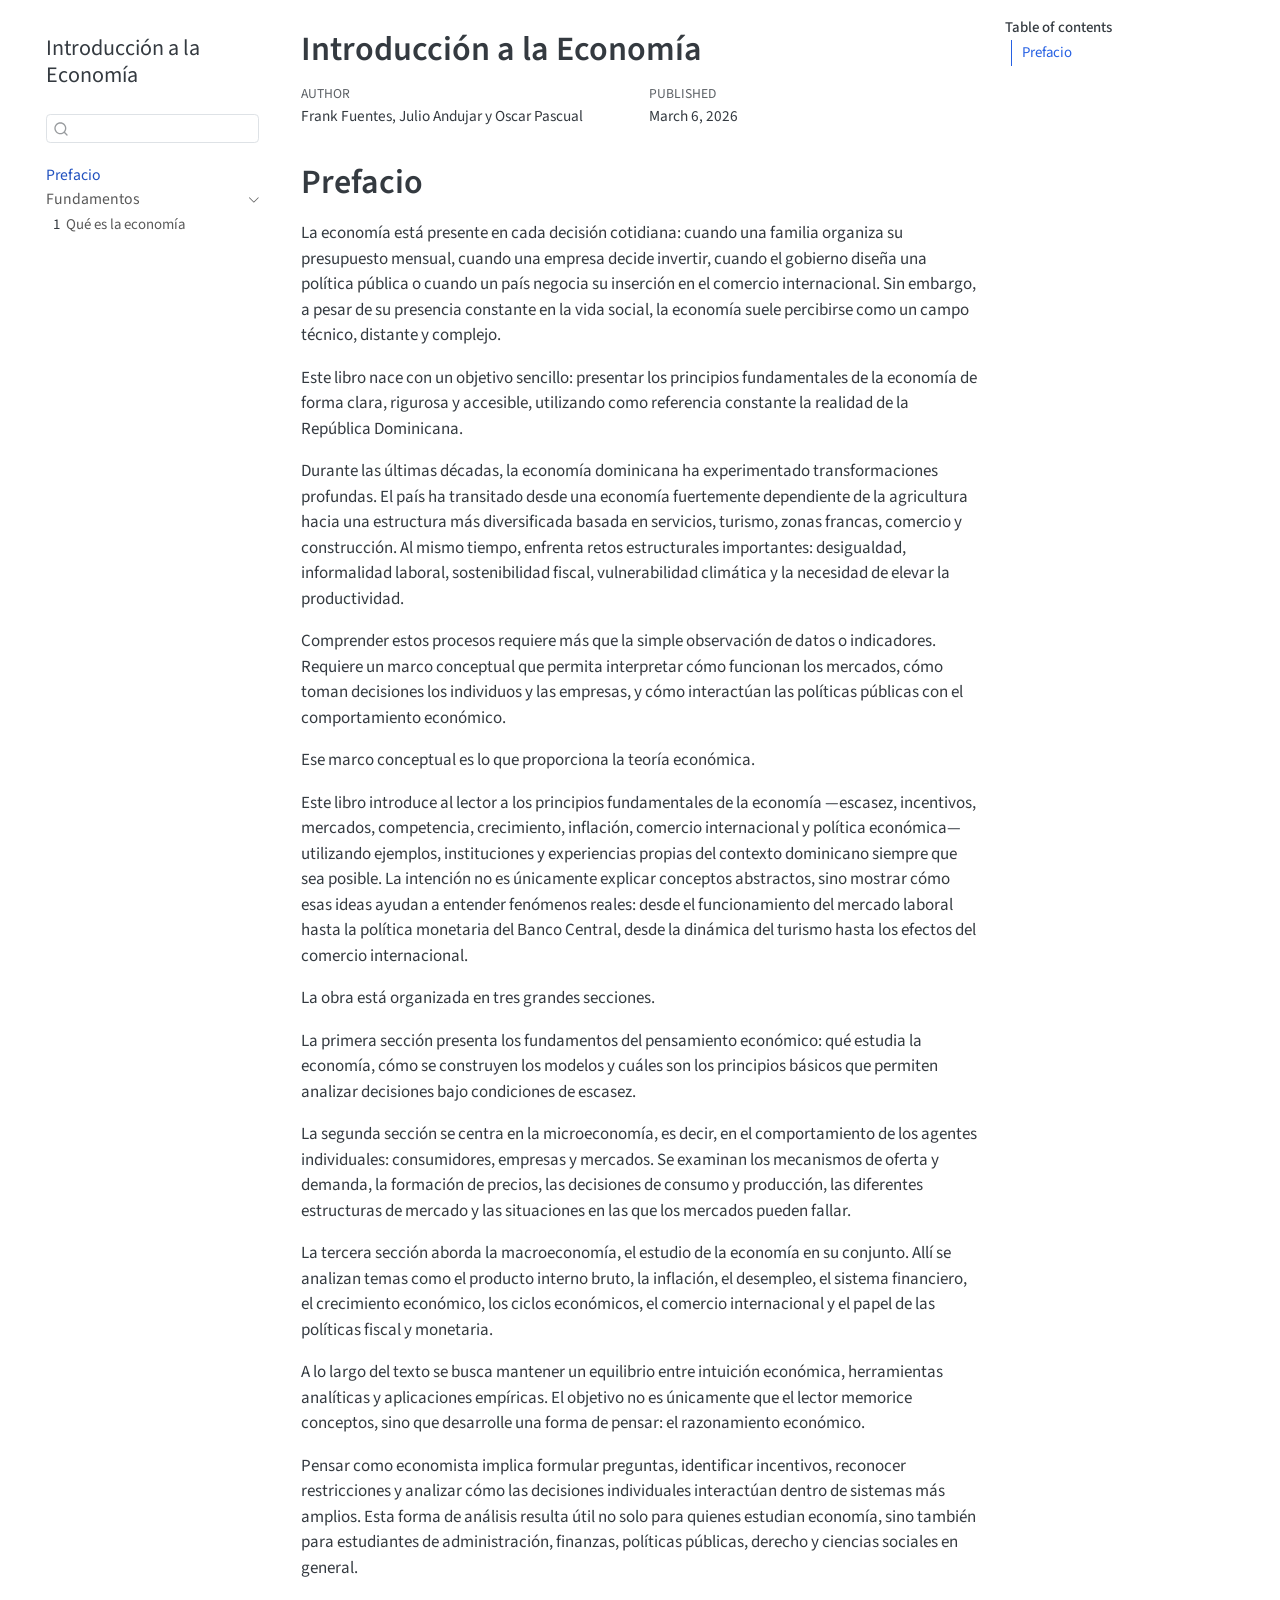
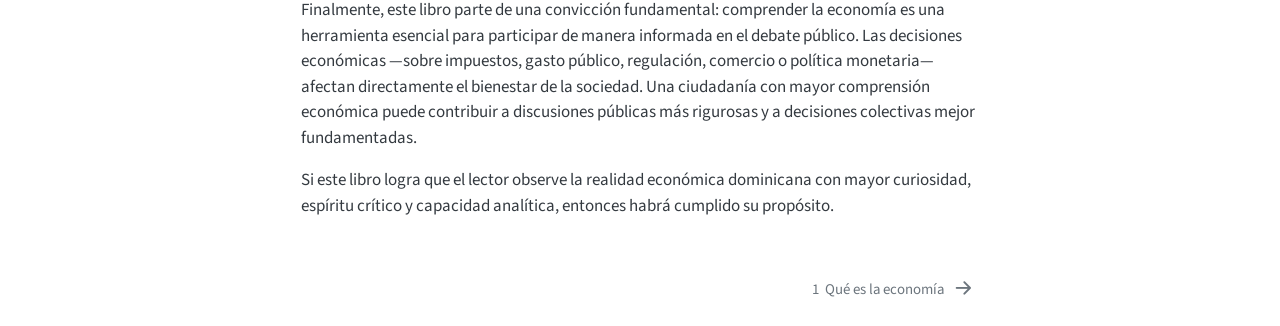
==== docs/index.html @ bfcd7e3f "chore: render into docs" ====
<!DOCTYPE html>
<html xmlns="http://www.w3.org/1999/xhtml" lang="en" xml:lang="en"><head>

<meta charset="utf-8">
<meta name="generator" content="quarto-1.6.42">

<meta name="viewport" content="width=device-width, initial-scale=1.0, user-scalable=yes">

<meta name="author" content="Frank Fuentes, Julio Andujar y Oscar Pascual">
<meta name="dcterms.date" content="2026-03-06">

<title>Introducción a la Economía</title>
<style>
code{white-space: pre-wrap;}
span.smallcaps{font-variant: small-caps;}
div.columns{display: flex; gap: min(4vw, 1.5em);}
div.column{flex: auto; overflow-x: auto;}
div.hanging-indent{margin-left: 1.5em; text-indent: -1.5em;}
ul.task-list{list-style: none;}
ul.task-list li input[type="checkbox"] {
  width: 0.8em;
  margin: 0 0.8em 0.2em -1em; /* quarto-specific, see https://github.com/quarto-dev/quarto-cli/issues/4556 */ 
  vertical-align: middle;
}
</style>


<script src="site_libs/quarto-nav/quarto-nav.js"></script>
<script src="site_libs/quarto-nav/headroom.min.js"></script>
<script src="site_libs/clipboard/clipboard.min.js"></script>
<script src="site_libs/quarto-search/autocomplete.umd.js"></script>
<script src="site_libs/quarto-search/fuse.min.js"></script>
<script src="site_libs/quarto-search/quarto-search.js"></script>
<meta name="quarto:offset" content="./">
<link href="./cap1.html" rel="next">
<script src="site_libs/quarto-html/quarto.js"></script>
<script src="site_libs/quarto-html/popper.min.js"></script>
<script src="site_libs/quarto-html/tippy.umd.min.js"></script>
<script src="site_libs/quarto-html/anchor.min.js"></script>
<link href="site_libs/quarto-html/tippy.css" rel="stylesheet">
<link href="site_libs/quarto-html/quarto-syntax-highlighting-2f5df379a58b258e96c21c0638c20c03.css" rel="stylesheet" id="quarto-text-highlighting-styles">
<script src="site_libs/bootstrap/bootstrap.min.js"></script>
<link href="site_libs/bootstrap/bootstrap-icons.css" rel="stylesheet">
<link href="site_libs/bootstrap/bootstrap-8da5b4427184b79ecddefad3d342027e.min.css" rel="stylesheet" append-hash="true" id="quarto-bootstrap" data-mode="light">
<script id="quarto-search-options" type="application/json">{
  "location": "sidebar",
  "copy-button": false,
  "collapse-after": 3,
  "panel-placement": "start",
  "type": "textbox",
  "limit": 50,
  "keyboard-shortcut": [
    "f",
    "/",
    "s"
  ],
  "show-item-context": false,
  "language": {
    "search-no-results-text": "No results",
    "search-matching-documents-text": "matching documents",
    "search-copy-link-title": "Copy link to search",
    "search-hide-matches-text": "Hide additional matches",
    "search-more-match-text": "more match in this document",
    "search-more-matches-text": "more matches in this document",
    "search-clear-button-title": "Clear",
    "search-text-placeholder": "",
    "search-detached-cancel-button-title": "Cancel",
    "search-submit-button-title": "Submit",
    "search-label": "Search"
  }
}</script>


</head>

<body class="nav-sidebar floating">

<div id="quarto-search-results"></div>
  <header id="quarto-header" class="headroom fixed-top">
  <nav class="quarto-secondary-nav">
    <div class="container-fluid d-flex">
      <button type="button" class="quarto-btn-toggle btn" data-bs-toggle="collapse" role="button" data-bs-target=".quarto-sidebar-collapse-item" aria-controls="quarto-sidebar" aria-expanded="false" aria-label="Toggle sidebar navigation" onclick="if (window.quartoToggleHeadroom) { window.quartoToggleHeadroom(); }">
        <i class="bi bi-layout-text-sidebar-reverse"></i>
      </button>
        <nav class="quarto-page-breadcrumbs" aria-label="breadcrumb"><ol class="breadcrumb"><li class="breadcrumb-item"><a href="./index.html">Prefacio</a></li></ol></nav>
        <a class="flex-grow-1" role="navigation" data-bs-toggle="collapse" data-bs-target=".quarto-sidebar-collapse-item" aria-controls="quarto-sidebar" aria-expanded="false" aria-label="Toggle sidebar navigation" onclick="if (window.quartoToggleHeadroom) { window.quartoToggleHeadroom(); }">      
        </a>
      <button type="button" class="btn quarto-search-button" aria-label="Search" onclick="window.quartoOpenSearch();">
        <i class="bi bi-search"></i>
      </button>
    </div>
  </nav>
</header>
<!-- content -->
<div id="quarto-content" class="quarto-container page-columns page-rows-contents page-layout-article">
<!-- sidebar -->
  <nav id="quarto-sidebar" class="sidebar collapse collapse-horizontal quarto-sidebar-collapse-item sidebar-navigation floating overflow-auto">
    <div class="pt-lg-2 mt-2 text-left sidebar-header">
    <div class="sidebar-title mb-0 py-0">
      <a href="./">Introducción a la Economía</a> 
    </div>
      </div>
        <div class="mt-2 flex-shrink-0 align-items-center">
        <div class="sidebar-search">
        <div id="quarto-search" class="" title="Search"></div>
        </div>
        </div>
    <div class="sidebar-menu-container"> 
    <ul class="list-unstyled mt-1">
        <li class="sidebar-item">
  <div class="sidebar-item-container"> 
  <a href="./index.html" class="sidebar-item-text sidebar-link active">
 <span class="menu-text">Prefacio</span></a>
  </div>
</li>
        <li class="sidebar-item sidebar-item-section">
      <div class="sidebar-item-container"> 
            <a class="sidebar-item-text sidebar-link text-start" data-bs-toggle="collapse" data-bs-target="#quarto-sidebar-section-1" role="navigation" aria-expanded="true">
 <span class="menu-text">Fundamentos</span></a>
          <a class="sidebar-item-toggle text-start" data-bs-toggle="collapse" data-bs-target="#quarto-sidebar-section-1" role="navigation" aria-expanded="true" aria-label="Toggle section">
            <i class="bi bi-chevron-right ms-2"></i>
          </a> 
      </div>
      <ul id="quarto-sidebar-section-1" class="collapse list-unstyled sidebar-section depth1 show">  
          <li class="sidebar-item">
  <div class="sidebar-item-container"> 
  <a href="./cap1.html" class="sidebar-item-text sidebar-link">
 <span class="menu-text"><span class="chapter-number">1</span>&nbsp; <span class="chapter-title">Qué es la economía</span></span></a>
  </div>
</li>
      </ul>
  </li>
    </ul>
    </div>
</nav>
<div id="quarto-sidebar-glass" class="quarto-sidebar-collapse-item" data-bs-toggle="collapse" data-bs-target=".quarto-sidebar-collapse-item"></div>
<!-- margin-sidebar -->
    <div id="quarto-margin-sidebar" class="sidebar margin-sidebar">
        <nav id="TOC" role="doc-toc" class="toc-active">
    <h2 id="toc-title">Table of contents</h2>
   
  <ul>
  <li><a href="#prefacio" id="toc-prefacio" class="nav-link active" data-scroll-target="#prefacio">Prefacio</a></li>
  </ul>
</nav>
    </div>
<!-- main -->
<main class="content" id="quarto-document-content">

<header id="title-block-header" class="quarto-title-block default">
<div class="quarto-title">
<h1 class="title">Introducción a la Economía</h1>
</div>



<div class="quarto-title-meta">

    <div>
    <div class="quarto-title-meta-heading">Author</div>
    <div class="quarto-title-meta-contents">
             <p>Frank Fuentes, Julio Andujar y Oscar Pascual </p>
          </div>
  </div>
    
    <div>
    <div class="quarto-title-meta-heading">Published</div>
    <div class="quarto-title-meta-contents">
      <p class="date">March 6, 2026</p>
    </div>
  </div>
  
    
  </div>
  


</header>


<section id="prefacio" class="level1 unnumbered">
<h1 class="unnumbered">Prefacio</h1>
<p>La economía está presente en cada decisión cotidiana: cuando una familia organiza su presupuesto mensual, cuando una empresa decide invertir, cuando el gobierno diseña una política pública o cuando un país negocia su inserción en el comercio internacional. Sin embargo, a pesar de su presencia constante en la vida social, la economía suele percibirse como un campo técnico, distante y complejo.</p>
<p>Este libro nace con un objetivo sencillo: presentar los principios fundamentales de la economía de forma clara, rigurosa y accesible, utilizando como referencia constante la realidad de la República Dominicana.</p>
<p>Durante las últimas décadas, la economía dominicana ha experimentado transformaciones profundas. El país ha transitado desde una economía fuertemente dependiente de la agricultura hacia una estructura más diversificada basada en servicios, turismo, zonas francas, comercio y construcción. Al mismo tiempo, enfrenta retos estructurales importantes: desigualdad, informalidad laboral, sostenibilidad fiscal, vulnerabilidad climática y la necesidad de elevar la productividad.</p>
<p>Comprender estos procesos requiere más que la simple observación de datos o indicadores. Requiere un marco conceptual que permita interpretar cómo funcionan los mercados, cómo toman decisiones los individuos y las empresas, y cómo interactúan las políticas públicas con el comportamiento económico.</p>
<p>Ese marco conceptual es lo que proporciona la teoría económica.</p>
<p>Este libro introduce al lector a los principios fundamentales de la economía —escasez, incentivos, mercados, competencia, crecimiento, inflación, comercio internacional y política económica— utilizando ejemplos, instituciones y experiencias propias del contexto dominicano siempre que sea posible. La intención no es únicamente explicar conceptos abstractos, sino mostrar cómo esas ideas ayudan a entender fenómenos reales: desde el funcionamiento del mercado laboral hasta la política monetaria del Banco Central, desde la dinámica del turismo hasta los efectos del comercio internacional.</p>
<p>La obra está organizada en tres grandes secciones.</p>
<p>La primera sección presenta los fundamentos del pensamiento económico: qué estudia la economía, cómo se construyen los modelos y cuáles son los principios básicos que permiten analizar decisiones bajo condiciones de escasez.</p>
<p>La segunda sección se centra en la microeconomía, es decir, en el comportamiento de los agentes individuales: consumidores, empresas y mercados. Se examinan los mecanismos de oferta y demanda, la formación de precios, las decisiones de consumo y producción, las diferentes estructuras de mercado y las situaciones en las que los mercados pueden fallar.</p>
<p>La tercera sección aborda la macroeconomía, el estudio de la economía en su conjunto. Allí se analizan temas como el producto interno bruto, la inflación, el desempleo, el sistema financiero, el crecimiento económico, los ciclos económicos, el comercio internacional y el papel de las políticas fiscal y monetaria.</p>
<p>A lo largo del texto se busca mantener un equilibrio entre intuición económica, herramientas analíticas y aplicaciones empíricas. El objetivo no es únicamente que el lector memorice conceptos, sino que desarrolle una forma de pensar: el razonamiento económico.</p>
<p>Pensar como economista implica formular preguntas, identificar incentivos, reconocer restricciones y analizar cómo las decisiones individuales interactúan dentro de sistemas más amplios. Esta forma de análisis resulta útil no solo para quienes estudian economía, sino también para estudiantes de administración, finanzas, políticas públicas, derecho y ciencias sociales en general.</p>
<p>Finalmente, este libro parte de una convicción fundamental: comprender la economía es una herramienta esencial para participar de manera informada en el debate público. Las decisiones económicas —sobre impuestos, gasto público, regulación, comercio o política monetaria— afectan directamente el bienestar de la sociedad. Una ciudadanía con mayor comprensión económica puede contribuir a discusiones públicas más rigurosas y a decisiones colectivas mejor fundamentadas.</p>
<p>Si este libro logra que el lector observe la realidad económica dominicana con mayor curiosidad, espíritu crítico y capacidad analítica, entonces habrá cumplido su propósito.</p>


</section>

</main> <!-- /main -->
<script id="quarto-html-after-body" type="application/javascript">
window.document.addEventListener("DOMContentLoaded", function (event) {
  const toggleBodyColorMode = (bsSheetEl) => {
    const mode = bsSheetEl.getAttribute("data-mode");
    const bodyEl = window.document.querySelector("body");
    if (mode === "dark") {
      bodyEl.classList.add("quarto-dark");
      bodyEl.classList.remove("quarto-light");
    } else {
      bodyEl.classList.add("quarto-light");
      bodyEl.classList.remove("quarto-dark");
    }
  }
  const toggleBodyColorPrimary = () => {
    const bsSheetEl = window.document.querySelector("link#quarto-bootstrap");
    if (bsSheetEl) {
      toggleBodyColorMode(bsSheetEl);
    }
  }
  toggleBodyColorPrimary();  
  const icon = "";
  const anchorJS = new window.AnchorJS();
  anchorJS.options = {
    placement: 'right',
    icon: icon
  };
  anchorJS.add('.anchored');
  const isCodeAnnotation = (el) => {
    for (const clz of el.classList) {
      if (clz.startsWith('code-annotation-')) {                     
        return true;
      }
    }
    return false;
  }
  const onCopySuccess = function(e) {
    // button target
    const button = e.trigger;
    // don't keep focus
    button.blur();
    // flash "checked"
    button.classList.add('code-copy-button-checked');
    var currentTitle = button.getAttribute("title");
    button.setAttribute("title", "Copied!");
    let tooltip;
    if (window.bootstrap) {
      button.setAttribute("data-bs-toggle", "tooltip");
      button.setAttribute("data-bs-placement", "left");
      button.setAttribute("data-bs-title", "Copied!");
      tooltip = new bootstrap.Tooltip(button, 
        { trigger: "manual", 
          customClass: "code-copy-button-tooltip",
          offset: [0, -8]});
      tooltip.show();    
    }
    setTimeout(function() {
      if (tooltip) {
        tooltip.hide();
        button.removeAttribute("data-bs-title");
        button.removeAttribute("data-bs-toggle");
        button.removeAttribute("data-bs-placement");
      }
      button.setAttribute("title", currentTitle);
      button.classList.remove('code-copy-button-checked');
    }, 1000);
    // clear code selection
    e.clearSelection();
  }
  const getTextToCopy = function(trigger) {
      const codeEl = trigger.previousElementSibling.cloneNode(true);
      for (const childEl of codeEl.children) {
        if (isCodeAnnotation(childEl)) {
          childEl.remove();
        }
      }
      return codeEl.innerText;
  }
  const clipboard = new window.ClipboardJS('.code-copy-button:not([data-in-quarto-modal])', {
    text: getTextToCopy
  });
  clipboard.on('success', onCopySuccess);
  if (window.document.getElementById('quarto-embedded-source-code-modal')) {
    const clipboardModal = new window.ClipboardJS('.code-copy-button[data-in-quarto-modal]', {
      text: getTextToCopy,
      container: window.document.getElementById('quarto-embedded-source-code-modal')
    });
    clipboardModal.on('success', onCopySuccess);
  }
    var localhostRegex = new RegExp(/^(?:http|https):\/\/localhost\:?[0-9]*\//);
    var mailtoRegex = new RegExp(/^mailto:/);
      var filterRegex = new RegExp('/' + window.location.host + '/');
    var isInternal = (href) => {
        return filterRegex.test(href) || localhostRegex.test(href) || mailtoRegex.test(href);
    }
    // Inspect non-navigation links and adorn them if external
 	var links = window.document.querySelectorAll('a[href]:not(.nav-link):not(.navbar-brand):not(.toc-action):not(.sidebar-link):not(.sidebar-item-toggle):not(.pagination-link):not(.no-external):not([aria-hidden]):not(.dropdown-item):not(.quarto-navigation-tool):not(.about-link)');
    for (var i=0; i<links.length; i++) {
      const link = links[i];
      if (!isInternal(link.href)) {
        // undo the damage that might have been done by quarto-nav.js in the case of
        // links that we want to consider external
        if (link.dataset.originalHref !== undefined) {
          link.href = link.dataset.originalHref;
        }
      }
    }
  function tippyHover(el, contentFn, onTriggerFn, onUntriggerFn) {
    const config = {
      allowHTML: true,
      maxWidth: 500,
      delay: 100,
      arrow: false,
      appendTo: function(el) {
          return el.parentElement;
      },
      interactive: true,
      interactiveBorder: 10,
      theme: 'quarto',
      placement: 'bottom-start',
    };
    if (contentFn) {
      config.content = contentFn;
    }
    if (onTriggerFn) {
      config.onTrigger = onTriggerFn;
    }
    if (onUntriggerFn) {
      config.onUntrigger = onUntriggerFn;
    }
    window.tippy(el, config); 
  }
  const noterefs = window.document.querySelectorAll('a[role="doc-noteref"]');
  for (var i=0; i<noterefs.length; i++) {
    const ref = noterefs[i];
    tippyHover(ref, function() {
      // use id or data attribute instead here
      let href = ref.getAttribute('data-footnote-href') || ref.getAttribute('href');
      try { href = new URL(href).hash; } catch {}
      const id = href.replace(/^#\/?/, "");
      const note = window.document.getElementById(id);
      if (note) {
        return note.innerHTML;
      } else {
        return "";
      }
    });
  }
  const xrefs = window.document.querySelectorAll('a.quarto-xref');
  const processXRef = (id, note) => {
    // Strip column container classes
    const stripColumnClz = (el) => {
      el.classList.remove("page-full", "page-columns");
      if (el.children) {
        for (const child of el.children) {
          stripColumnClz(child);
        }
      }
    }
    stripColumnClz(note)
    if (id === null || id.startsWith('sec-')) {
      // Special case sections, only their first couple elements
      const container = document.createElement("div");
      if (note.children && note.children.length > 2) {
        container.appendChild(note.children[0].cloneNode(true));
        for (let i = 1; i < note.children.length; i++) {
          const child = note.children[i];
          if (child.tagName === "P" && child.innerText === "") {
            continue;
          } else {
            container.appendChild(child.cloneNode(true));
            break;
          }
        }
        if (window.Quarto?.typesetMath) {
          window.Quarto.typesetMath(container);
        }
        return container.innerHTML
      } else {
        if (window.Quarto?.typesetMath) {
          window.Quarto.typesetMath(note);
        }
        return note.innerHTML;
      }
    } else {
      // Remove any anchor links if they are present
      const anchorLink = note.querySelector('a.anchorjs-link');
      if (anchorLink) {
        anchorLink.remove();
      }
      if (window.Quarto?.typesetMath) {
        window.Quarto.typesetMath(note);
      }
      if (note.classList.contains("callout")) {
        return note.outerHTML;
      } else {
        return note.innerHTML;
      }
    }
  }
  for (var i=0; i<xrefs.length; i++) {
    const xref = xrefs[i];
    tippyHover(xref, undefined, function(instance) {
      instance.disable();
      let url = xref.getAttribute('href');
      let hash = undefined; 
      if (url.startsWith('#')) {
        hash = url;
      } else {
        try { hash = new URL(url).hash; } catch {}
      }
      if (hash) {
        const id = hash.replace(/^#\/?/, "");
        const note = window.document.getElementById(id);
        if (note !== null) {
          try {
            const html = processXRef(id, note.cloneNode(true));
            instance.setContent(html);
          } finally {
            instance.enable();
            instance.show();
          }
        } else {
          // See if we can fetch this
          fetch(url.split('#')[0])
          .then(res => res.text())
          .then(html => {
            const parser = new DOMParser();
            const htmlDoc = parser.parseFromString(html, "text/html");
            const note = htmlDoc.getElementById(id);
            if (note !== null) {
              const html = processXRef(id, note);
              instance.setContent(html);
            } 
          }).finally(() => {
            instance.enable();
            instance.show();
          });
        }
      } else {
        // See if we can fetch a full url (with no hash to target)
        // This is a special case and we should probably do some content thinning / targeting
        fetch(url)
        .then(res => res.text())
        .then(html => {
          const parser = new DOMParser();
          const htmlDoc = parser.parseFromString(html, "text/html");
          const note = htmlDoc.querySelector('main.content');
          if (note !== null) {
            // This should only happen for chapter cross references
            // (since there is no id in the URL)
            // remove the first header
            if (note.children.length > 0 && note.children[0].tagName === "HEADER") {
              note.children[0].remove();
            }
            const html = processXRef(null, note);
            instance.setContent(html);
          } 
        }).finally(() => {
          instance.enable();
          instance.show();
        });
      }
    }, function(instance) {
    });
  }
      let selectedAnnoteEl;
      const selectorForAnnotation = ( cell, annotation) => {
        let cellAttr = 'data-code-cell="' + cell + '"';
        let lineAttr = 'data-code-annotation="' +  annotation + '"';
        const selector = 'span[' + cellAttr + '][' + lineAttr + ']';
        return selector;
      }
      const selectCodeLines = (annoteEl) => {
        const doc = window.document;
        const targetCell = annoteEl.getAttribute("data-target-cell");
        const targetAnnotation = annoteEl.getAttribute("data-target-annotation");
        const annoteSpan = window.document.querySelector(selectorForAnnotation(targetCell, targetAnnotation));
        const lines = annoteSpan.getAttribute("data-code-lines").split(",");
        const lineIds = lines.map((line) => {
          return targetCell + "-" + line;
        })
        let top = null;
        let height = null;
        let parent = null;
        if (lineIds.length > 0) {
            //compute the position of the single el (top and bottom and make a div)
            const el = window.document.getElementById(lineIds[0]);
            top = el.offsetTop;
            height = el.offsetHeight;
            parent = el.parentElement.parentElement;
          if (lineIds.length > 1) {
            const lastEl = window.document.getElementById(lineIds[lineIds.length - 1]);
            const bottom = lastEl.offsetTop + lastEl.offsetHeight;
            height = bottom - top;
          }
          if (top !== null && height !== null && parent !== null) {
            // cook up a div (if necessary) and position it 
            let div = window.document.getElementById("code-annotation-line-highlight");
            if (div === null) {
              div = window.document.createElement("div");
              div.setAttribute("id", "code-annotation-line-highlight");
              div.style.position = 'absolute';
              parent.appendChild(div);
            }
            div.style.top = top - 2 + "px";
            div.style.height = height + 4 + "px";
            div.style.left = 0;
            let gutterDiv = window.document.getElementById("code-annotation-line-highlight-gutter");
            if (gutterDiv === null) {
              gutterDiv = window.document.createElement("div");
              gutterDiv.setAttribute("id", "code-annotation-line-highlight-gutter");
              gutterDiv.style.position = 'absolute';
              const codeCell = window.document.getElementById(targetCell);
              const gutter = codeCell.querySelector('.code-annotation-gutter');
              gutter.appendChild(gutterDiv);
            }
            gutterDiv.style.top = top - 2 + "px";
            gutterDiv.style.height = height + 4 + "px";
          }
          selectedAnnoteEl = annoteEl;
        }
      };
      const unselectCodeLines = () => {
        const elementsIds = ["code-annotation-line-highlight", "code-annotation-line-highlight-gutter"];
        elementsIds.forEach((elId) => {
          const div = window.document.getElementById(elId);
          if (div) {
            div.remove();
          }
        });
        selectedAnnoteEl = undefined;
      };
        // Handle positioning of the toggle
    window.addEventListener(
      "resize",
      throttle(() => {
        elRect = undefined;
        if (selectedAnnoteEl) {
          selectCodeLines(selectedAnnoteEl);
        }
      }, 10)
    );
    function throttle(fn, ms) {
    let throttle = false;
    let timer;
      return (...args) => {
        if(!throttle) { // first call gets through
            fn.apply(this, args);
            throttle = true;
        } else { // all the others get throttled
            if(timer) clearTimeout(timer); // cancel #2
            timer = setTimeout(() => {
              fn.apply(this, args);
              timer = throttle = false;
            }, ms);
        }
      };
    }
      // Attach click handler to the DT
      const annoteDls = window.document.querySelectorAll('dt[data-target-cell]');
      for (const annoteDlNode of annoteDls) {
        annoteDlNode.addEventListener('click', (event) => {
          const clickedEl = event.target;
          if (clickedEl !== selectedAnnoteEl) {
            unselectCodeLines();
            const activeEl = window.document.querySelector('dt[data-target-cell].code-annotation-active');
            if (activeEl) {
              activeEl.classList.remove('code-annotation-active');
            }
            selectCodeLines(clickedEl);
            clickedEl.classList.add('code-annotation-active');
          } else {
            // Unselect the line
            unselectCodeLines();
            clickedEl.classList.remove('code-annotation-active');
          }
        });
      }
  const findCites = (el) => {
    const parentEl = el.parentElement;
    if (parentEl) {
      const cites = parentEl.dataset.cites;
      if (cites) {
        return {
          el,
          cites: cites.split(' ')
        };
      } else {
        return findCites(el.parentElement)
      }
    } else {
      return undefined;
    }
  };
  var bibliorefs = window.document.querySelectorAll('a[role="doc-biblioref"]');
  for (var i=0; i<bibliorefs.length; i++) {
    const ref = bibliorefs[i];
    const citeInfo = findCites(ref);
    if (citeInfo) {
      tippyHover(citeInfo.el, function() {
        var popup = window.document.createElement('div');
        citeInfo.cites.forEach(function(cite) {
          var citeDiv = window.document.createElement('div');
          citeDiv.classList.add('hanging-indent');
          citeDiv.classList.add('csl-entry');
          var biblioDiv = window.document.getElementById('ref-' + cite);
          if (biblioDiv) {
            citeDiv.innerHTML = biblioDiv.innerHTML;
          }
          popup.appendChild(citeDiv);
        });
        return popup.innerHTML;
      });
    }
  }
});
</script>
<nav class="page-navigation">
  <div class="nav-page nav-page-previous">
  </div>
  <div class="nav-page nav-page-next">
      <a href="./cap1.html" class="pagination-link" aria-label="Qué es la economía">
        <span class="nav-page-text"><span class="chapter-number">1</span>&nbsp; <span class="chapter-title">Qué es la economía</span></span> <i class="bi bi-arrow-right-short"></i>
      </a>
  </div>
</nav>
</div> <!-- /content -->




</body></html>
---- docs/site_libs/quarto-html/tippy.css ----
.tippy-box[data-animation=fade][data-state=hidden]{opacity:0}[data-tippy-root]{max-width:calc(100vw - 10px)}.tippy-box{position:relative;background-color:#333;color:#fff;border-radius:4px;font-size:14px;line-height:1.4;white-space:normal;outline:0;transition-property:transform,visibility,opacity}.tippy-box[data-placement^=top]>.tippy-arrow{bottom:0}.tippy-box[data-placement^=top]>.tippy-arrow:before{bottom:-7px;left:0;border-width:8px 8px 0;border-top-color:initial;transform-origin:center top}.tippy-box[data-placement^=bottom]>.tippy-arrow{top:0}.tippy-box[data-placement^=bottom]>.tippy-arrow:before{top:-7px;left:0;border-width:0 8px 8px;border-bottom-color:initial;transform-origin:center bottom}.tippy-box[data-placement^=left]>.tippy-arrow{right:0}.tippy-box[data-placement^=left]>.tippy-arrow:before{border-width:8px 0 8px 8px;border-left-color:initial;right:-7px;transform-origin:center left}.tippy-box[data-placement^=right]>.tippy-arrow{left:0}.tippy-box[data-placement^=right]>.tippy-arrow:before{left:-7px;border-width:8px 8px 8px 0;border-right-color:initial;transform-origin:center right}.tippy-box[data-inertia][data-state=visible]{transition-timing-function:cubic-bezier(.54,1.5,.38,1.11)}.tippy-arrow{width:16px;height:16px;color:#333}.tippy-arrow:before{content:"";position:absolute;border-color:transparent;border-style:solid}.tippy-content{position:relative;padding:5px 9px;z-index:1}
---- docs/site_libs/quarto-html/quarto-syntax-highlighting-2f5df379a58b258e96c21c0638c20c03.css ----
/* quarto syntax highlight colors */
:root {
  --quarto-hl-ot-color: #003B4F;
  --quarto-hl-at-color: #657422;
  --quarto-hl-ss-color: #20794D;
  --quarto-hl-an-color: #5E5E5E;
  --quarto-hl-fu-color: #4758AB;
  --quarto-hl-st-color: #20794D;
  --quarto-hl-cf-color: #003B4F;
  --quarto-hl-op-color: #5E5E5E;
  --quarto-hl-er-color: #AD0000;
  --quarto-hl-bn-color: #AD0000;
  --quarto-hl-al-color: #AD0000;
  --quarto-hl-va-color: #111111;
  --quarto-hl-bu-color: inherit;
  --quarto-hl-ex-color: inherit;
  --quarto-hl-pp-color: #AD0000;
  --quarto-hl-in-color: #5E5E5E;
  --quarto-hl-vs-color: #20794D;
  --quarto-hl-wa-color: #5E5E5E;
  --quarto-hl-do-color: #5E5E5E;
  --quarto-hl-im-color: #00769E;
  --quarto-hl-ch-color: #20794D;
  --quarto-hl-dt-color: #AD0000;
  --quarto-hl-fl-color: #AD0000;
  --quarto-hl-co-color: #5E5E5E;
  --quarto-hl-cv-color: #5E5E5E;
  --quarto-hl-cn-color: #8f5902;
  --quarto-hl-sc-color: #5E5E5E;
  --quarto-hl-dv-color: #AD0000;
  --quarto-hl-kw-color: #003B4F;
}

/* other quarto variables */
:root {
  --quarto-font-monospace: SFMono-Regular, Menlo, Monaco, Consolas, "Liberation Mono", "Courier New", monospace;
}

pre > code.sourceCode > span {
  color: #003B4F;
}

code span {
  color: #003B4F;
}

code.sourceCode > span {
  color: #003B4F;
}

div.sourceCode,
div.sourceCode pre.sourceCode {
  color: #003B4F;
}

code span.ot {
  color: #003B4F;
  font-style: inherit;
}

code span.at {
  color: #657422;
  font-style: inherit;
}

code span.ss {
  color: #20794D;
  font-style: inherit;
}

code span.an {
  color: #5E5E5E;
  font-style: inherit;
}

code span.fu {
  color: #4758AB;
  font-style: inherit;
}

code span.st {
  color: #20794D;
  font-style: inherit;
}

code span.cf {
  color: #003B4F;
  font-weight: bold;
  font-style: inherit;
}

code span.op {
  color: #5E5E5E;
  font-style: inherit;
}

code span.er {
  color: #AD0000;
  font-style: inherit;
}

code span.bn {
  color: #AD0000;
  font-style: inherit;
}

code span.al {
  color: #AD0000;
  font-style: inherit;
}

code span.va {
  color: #111111;
  font-style: inherit;
}

code span.bu {
  font-style: inherit;
}

code span.ex {
  font-style: inherit;
}

code span.pp {
  color: #AD0000;
  font-style: inherit;
}

code span.in {
  color: #5E5E5E;
  font-style: inherit;
}

code span.vs {
  color: #20794D;
  font-style: inherit;
}

code span.wa {
  color: #5E5E5E;
  font-style: italic;
}

code span.do {
  color: #5E5E5E;
  font-style: italic;
}

code span.im {
  color: #00769E;
  font-style: inherit;
}

code span.ch {
  color: #20794D;
  font-style: inherit;
}

code span.dt {
  color: #AD0000;
  font-style: inherit;
}

code span.fl {
  color: #AD0000;
  font-style: inherit;
}

code span.co {
  color: #5E5E5E;
  font-style: inherit;
}

code span.cv {
  color: #5E5E5E;
  font-style: italic;
}

code span.cn {
  color: #8f5902;
  font-style: inherit;
}

code span.sc {
  color: #5E5E5E;
  font-style: inherit;
}

code span.dv {
  color: #AD0000;
  font-style: inherit;
}

code span.kw {
  color: #003B4F;
  font-weight: bold;
  font-style: inherit;
}

.prevent-inlining {
  content: "</";
}

/*# sourceMappingURL=35eb38a806ee71ea6d2563be2308c832.css.map */
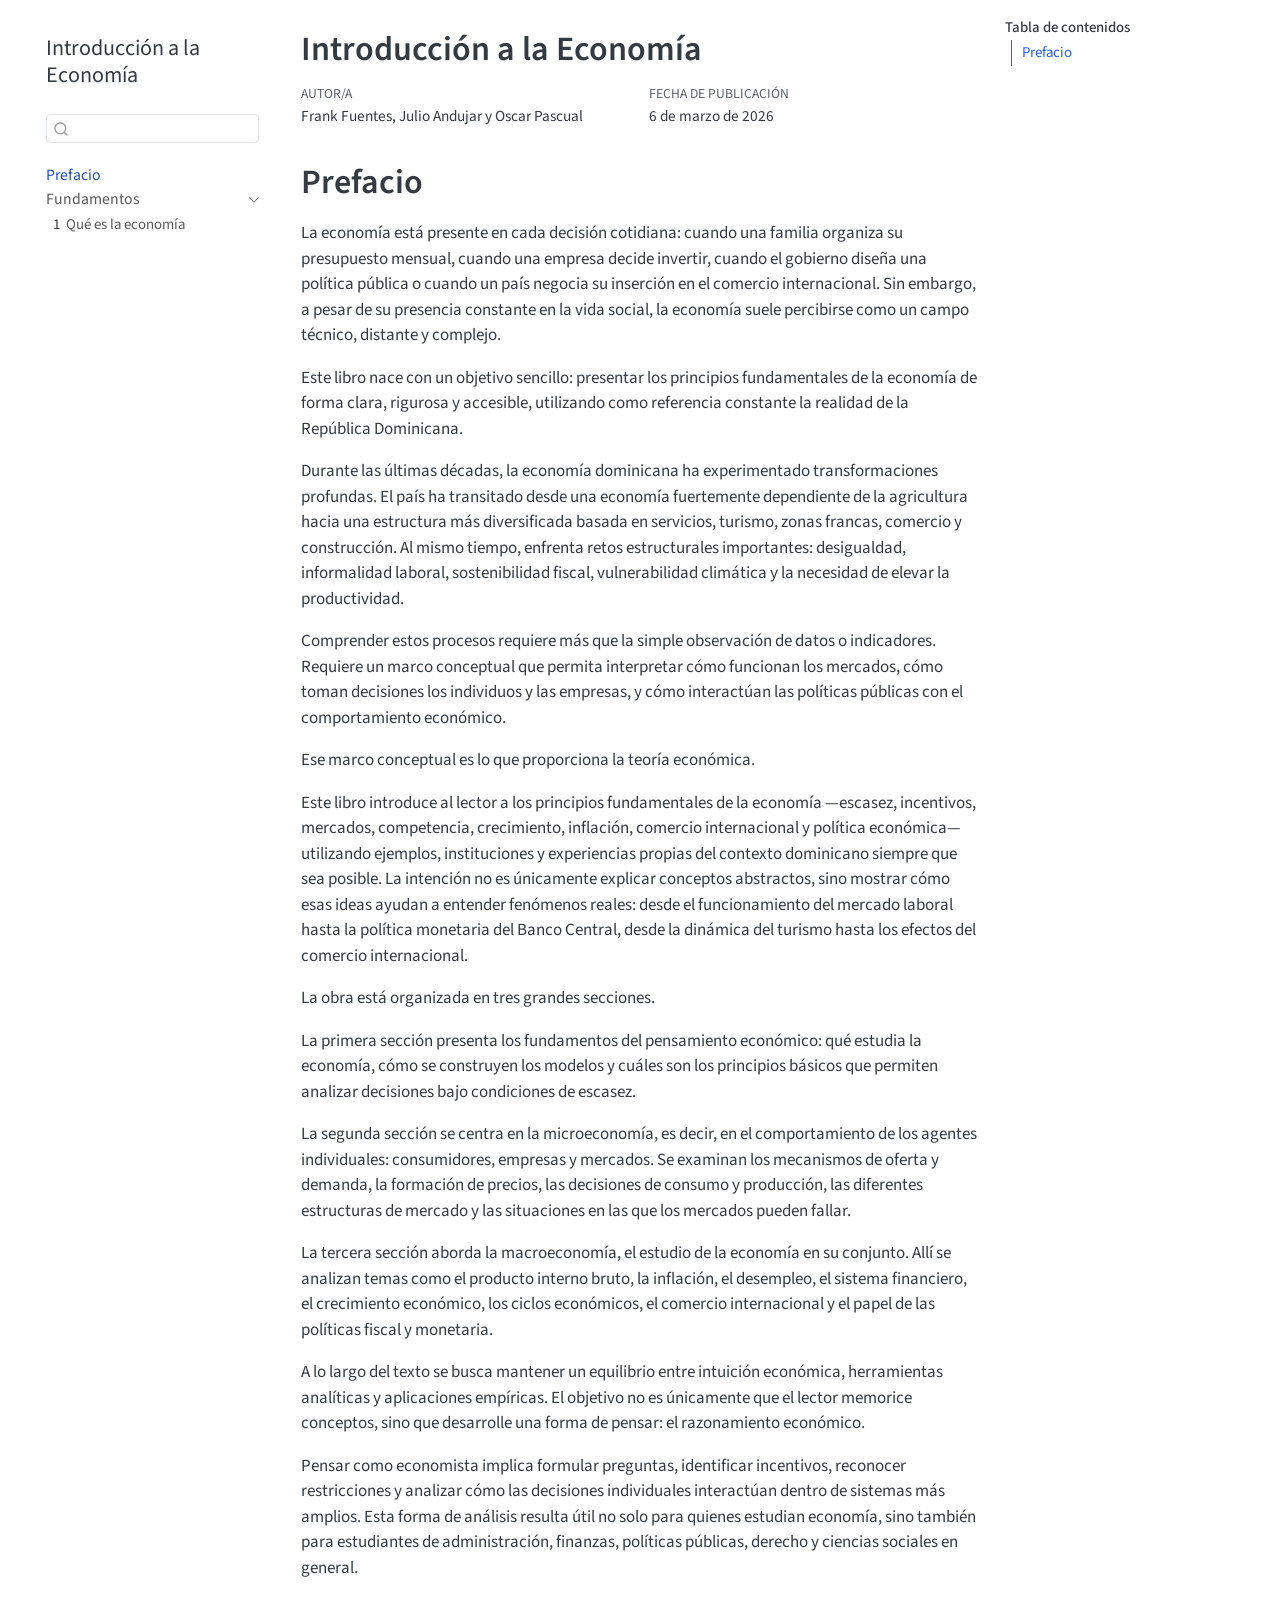
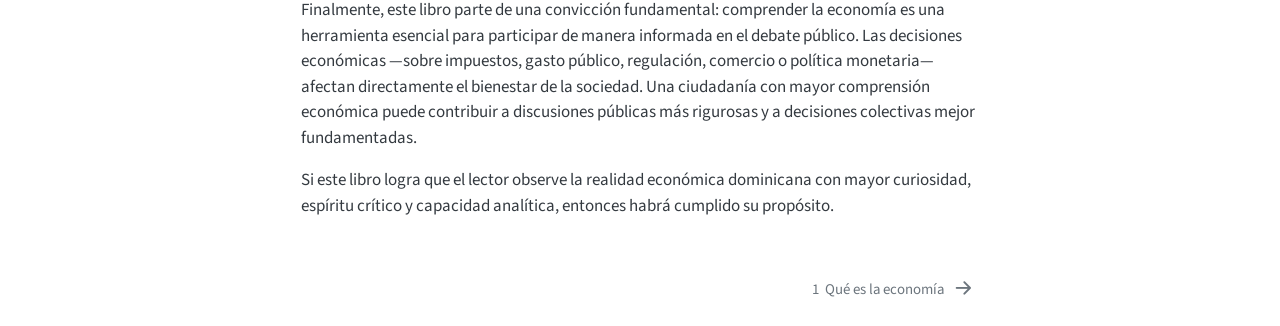
==== commit 01979f72: "chore: use spanish lang" ====
--- a/docs/index.html
+++ b/docs/index.html
@@ -1,5 +1,5 @@
 <!DOCTYPE html>
-<html xmlns="http://www.w3.org/1999/xhtml" lang="en" xml:lang="en"><head>
+<html xmlns="http://www.w3.org/1999/xhtml" lang="es" xml:lang="es"><head>
 
 <meta charset="utf-8">
 <meta name="generator" content="quarto-1.6.42">
@@ -7,7 +7,6 @@
 <meta name="viewport" content="width=device-width, initial-scale=1.0, user-scalable=yes">
 
 <meta name="author" content="Frank Fuentes, Julio Andujar y Oscar Pascual">
-<meta name="dcterms.date" content="2026-03-06">
 
 <title>Introducción a la Economía</title>
 <style>
@@ -56,17 +55,17 @@
   ],
   "show-item-context": false,
   "language": {
-    "search-no-results-text": "No results",
-    "search-matching-documents-text": "matching documents",
-    "search-copy-link-title": "Copy link to search",
-    "search-hide-matches-text": "Hide additional matches",
-    "search-more-match-text": "more match in this document",
-    "search-more-matches-text": "more matches in this document",
-    "search-clear-button-title": "Clear",
+    "search-no-results-text": "Sin resultados",
+    "search-matching-documents-text": "documentos encontrados",
+    "search-copy-link-title": "Copiar el enlace en la búsqueda",
+    "search-hide-matches-text": "Ocultar resultados adicionales",
+    "search-more-match-text": "resultado adicional en este documento",
+    "search-more-matches-text": "resultados adicionales en este documento",
+    "search-clear-button-title": "Borrar",
     "search-text-placeholder": "",
-    "search-detached-cancel-button-title": "Cancel",
-    "search-submit-button-title": "Submit",
-    "search-label": "Search"
+    "search-detached-cancel-button-title": "Cancelar",
+    "search-submit-button-title": "Enviar",
+    "search-label": "Buscar"
   }
 }</script>
 
@@ -79,13 +78,13 @@
   <header id="quarto-header" class="headroom fixed-top">
   <nav class="quarto-secondary-nav">
     <div class="container-fluid d-flex">
-      <button type="button" class="quarto-btn-toggle btn" data-bs-toggle="collapse" role="button" data-bs-target=".quarto-sidebar-collapse-item" aria-controls="quarto-sidebar" aria-expanded="false" aria-label="Toggle sidebar navigation" onclick="if (window.quartoToggleHeadroom) { window.quartoToggleHeadroom(); }">
+      <button type="button" class="quarto-btn-toggle btn" data-bs-toggle="collapse" role="button" data-bs-target=".quarto-sidebar-collapse-item" aria-controls="quarto-sidebar" aria-expanded="false" aria-label="Alternar barra lateral" onclick="if (window.quartoToggleHeadroom) { window.quartoToggleHeadroom(); }">
         <i class="bi bi-layout-text-sidebar-reverse"></i>
       </button>
         <nav class="quarto-page-breadcrumbs" aria-label="breadcrumb"><ol class="breadcrumb"><li class="breadcrumb-item"><a href="./index.html">Prefacio</a></li></ol></nav>
-        <a class="flex-grow-1" role="navigation" data-bs-toggle="collapse" data-bs-target=".quarto-sidebar-collapse-item" aria-controls="quarto-sidebar" aria-expanded="false" aria-label="Toggle sidebar navigation" onclick="if (window.quartoToggleHeadroom) { window.quartoToggleHeadroom(); }">      
+        <a class="flex-grow-1" role="navigation" data-bs-toggle="collapse" data-bs-target=".quarto-sidebar-collapse-item" aria-controls="quarto-sidebar" aria-expanded="false" aria-label="Alternar barra lateral" onclick="if (window.quartoToggleHeadroom) { window.quartoToggleHeadroom(); }">      
         </a>
-      <button type="button" class="btn quarto-search-button" aria-label="Search" onclick="window.quartoOpenSearch();">
+      <button type="button" class="btn quarto-search-button" aria-label="Buscar" onclick="window.quartoOpenSearch();">
         <i class="bi bi-search"></i>
       </button>
     </div>
@@ -102,7 +101,7 @@
       </div>
         <div class="mt-2 flex-shrink-0 align-items-center">
         <div class="sidebar-search">
-        <div id="quarto-search" class="" title="Search"></div>
+        <div id="quarto-search" class="" title="Buscar"></div>
         </div>
         </div>
     <div class="sidebar-menu-container"> 
@@ -117,7 +116,7 @@
       <div class="sidebar-item-container"> 
             <a class="sidebar-item-text sidebar-link text-start" data-bs-toggle="collapse" data-bs-target="#quarto-sidebar-section-1" role="navigation" aria-expanded="true">
  <span class="menu-text">Fundamentos</span></a>
-          <a class="sidebar-item-toggle text-start" data-bs-toggle="collapse" data-bs-target="#quarto-sidebar-section-1" role="navigation" aria-expanded="true" aria-label="Toggle section">
+          <a class="sidebar-item-toggle text-start" data-bs-toggle="collapse" data-bs-target="#quarto-sidebar-section-1" role="navigation" aria-expanded="true" aria-label="Alternar sección">
             <i class="bi bi-chevron-right ms-2"></i>
           </a> 
       </div>
@@ -137,7 +136,7 @@
 <!-- margin-sidebar -->
     <div id="quarto-margin-sidebar" class="sidebar margin-sidebar">
         <nav id="TOC" role="doc-toc" class="toc-active">
-    <h2 id="toc-title">Table of contents</h2>
+    <h2 id="toc-title">Tabla de contenidos</h2>
    
   <ul>
   <li><a href="#prefacio" id="toc-prefacio" class="nav-link active" data-scroll-target="#prefacio">Prefacio</a></li>
@@ -157,16 +156,16 @@
 <div class="quarto-title-meta">
 
     <div>
-    <div class="quarto-title-meta-heading">Author</div>
+    <div class="quarto-title-meta-heading">Autor/a</div>
     <div class="quarto-title-meta-contents">
              <p>Frank Fuentes, Julio Andujar y Oscar Pascual </p>
           </div>
   </div>
     
     <div>
-    <div class="quarto-title-meta-heading">Published</div>
+    <div class="quarto-title-meta-heading">Fecha de publicación</div>
     <div class="quarto-title-meta-contents">
-      <p class="date">March 6, 2026</p>
+      <p class="date">6 de marzo de 2026</p>
     </div>
   </div>
   
@@ -242,12 +241,12 @@
     // flash "checked"
     button.classList.add('code-copy-button-checked');
     var currentTitle = button.getAttribute("title");
-    button.setAttribute("title", "Copied!");
+    button.setAttribute("title", "Copiado");
     let tooltip;
     if (window.bootstrap) {
       button.setAttribute("data-bs-toggle", "tooltip");
       button.setAttribute("data-bs-placement", "left");
-      button.setAttribute("data-bs-title", "Copied!");
+      button.setAttribute("data-bs-title", "Copiado");
       tooltip = new bootstrap.Tooltip(button, 
         { trigger: "manual", 
           customClass: "code-copy-button-tooltip",
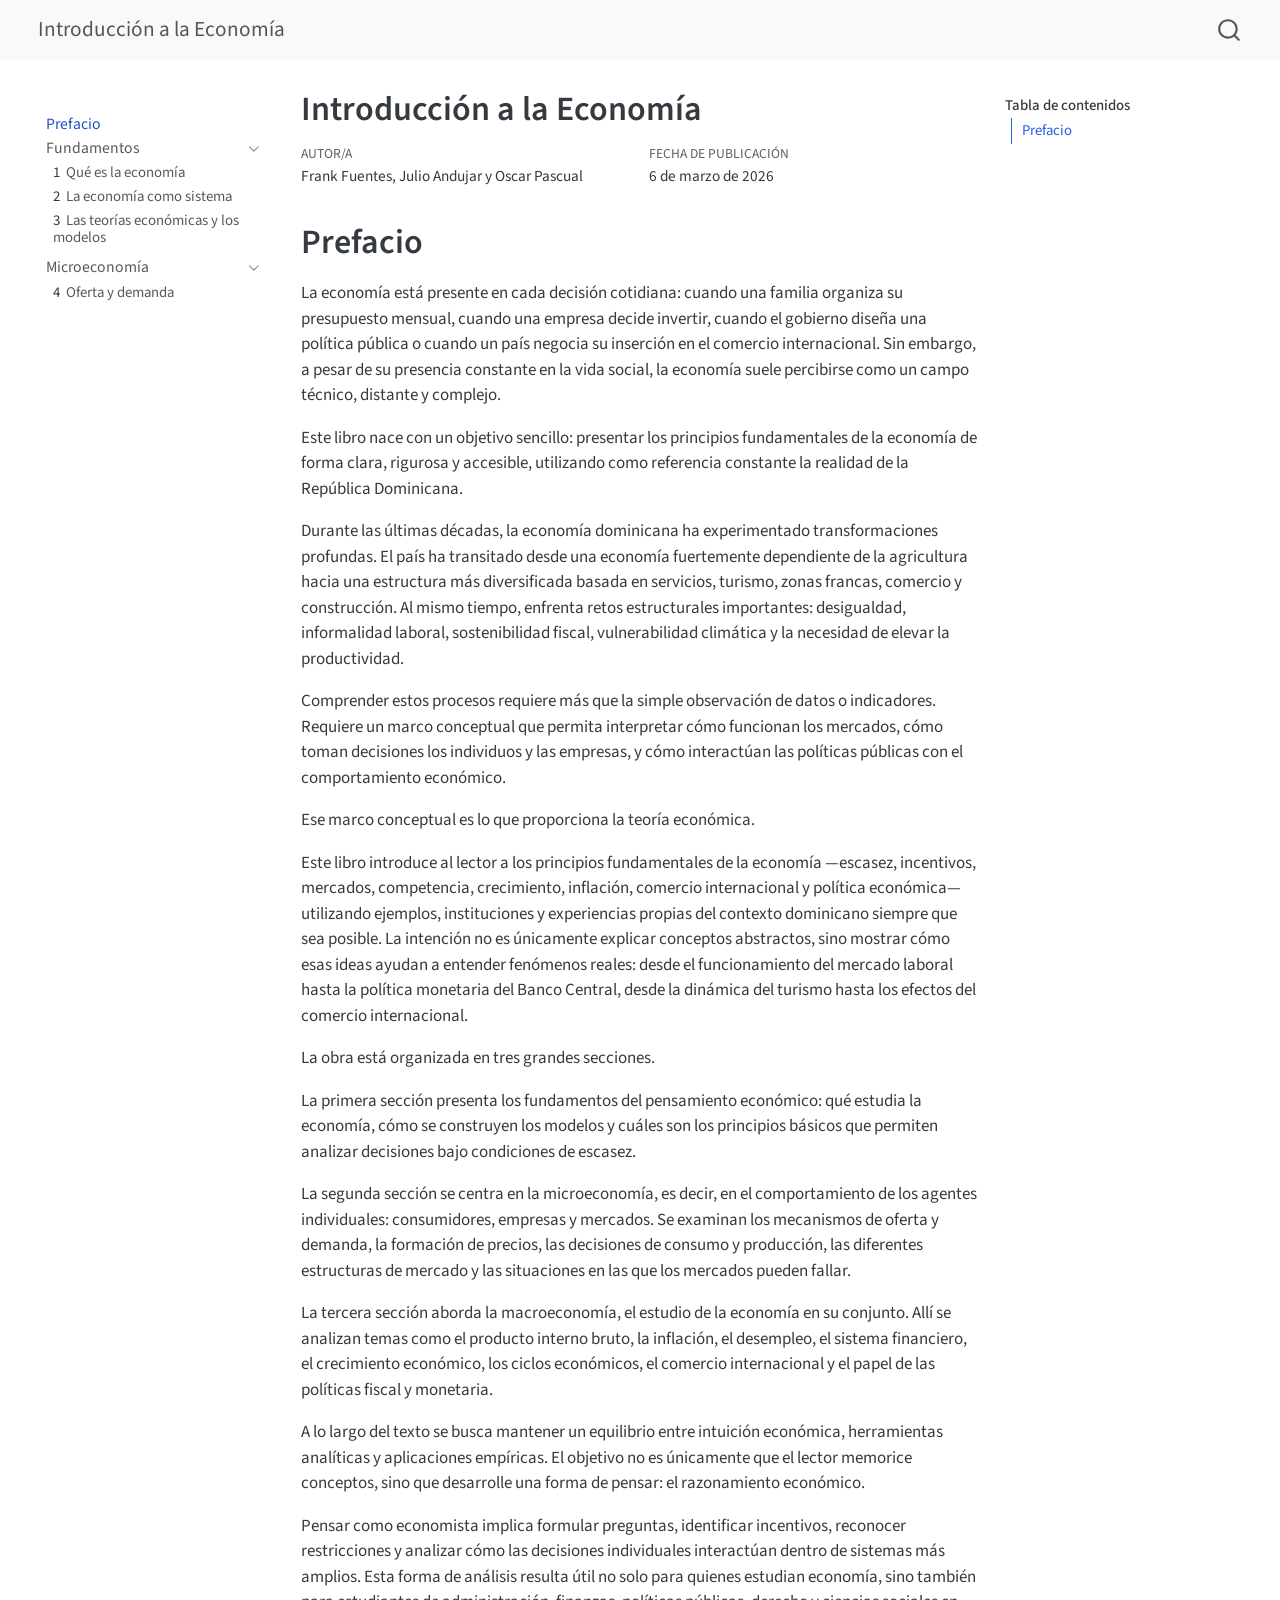
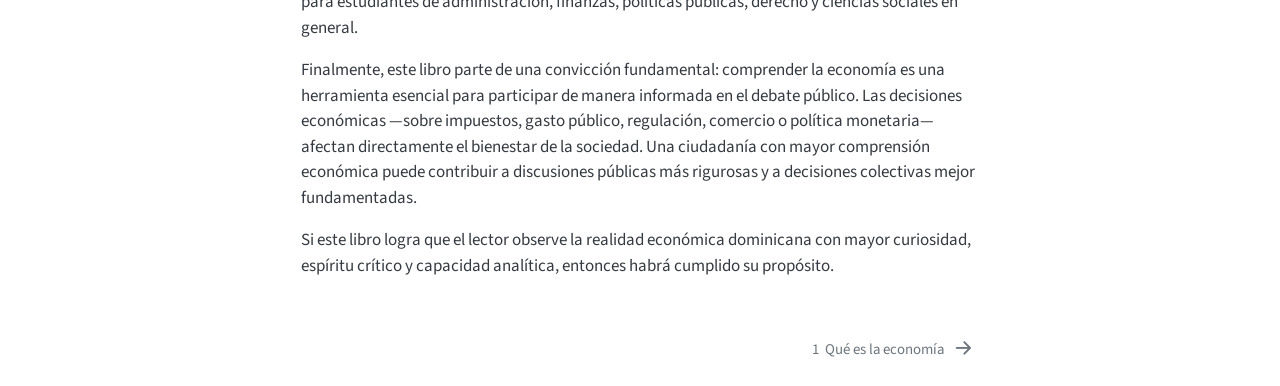
==== commit 15e93273: "Add Empirica Logo and pin navbar" ====
--- a/docs/index.html
+++ b/docs/index.html
@@ -42,11 +42,11 @@
 <link href="site_libs/bootstrap/bootstrap-icons.css" rel="stylesheet">
 <link href="site_libs/bootstrap/bootstrap-8da5b4427184b79ecddefad3d342027e.min.css" rel="stylesheet" append-hash="true" id="quarto-bootstrap" data-mode="light">
 <script id="quarto-search-options" type="application/json">{
-  "location": "sidebar",
+  "location": "navbar",
   "copy-button": false,
   "collapse-after": 3,
-  "panel-placement": "start",
-  "type": "textbox",
+  "panel-placement": "end",
+  "type": "overlay",
   "limit": 50,
   "keyboard-shortcut": [
     "f",
@@ -70,12 +70,28 @@
 }</script>
 
 
+<link rel="stylesheet" href="styles.css">
 </head>
 
-<body class="nav-sidebar floating">
+<body class="nav-sidebar floating nav-fixed">
 
 <div id="quarto-search-results"></div>
   <header id="quarto-header" class="headroom fixed-top">
+    <nav class="navbar navbar-expand-lg " data-bs-theme="dark">
+      <div class="navbar-container container-fluid">
+      <div class="navbar-brand-container mx-auto">
+    <a href="./index.html" class="navbar-brand navbar-brand-logo">
+    <img src="https://empirica.do/wp-content/media/2017/03/logo.png" alt="" class="navbar-logo">
+    </a>
+    <a class="navbar-brand" href="./index.html">
+    <span class="navbar-title">Introducción a la Economía</span>
+    </a>
+  </div>
+        <div class="quarto-navbar-tools tools-end">
+</div>
+          <div id="quarto-search" class="" title="Buscar"></div>
+      </div> <!-- /container-fluid -->
+    </nav>
   <nav class="quarto-secondary-nav">
     <div class="container-fluid d-flex">
       <button type="button" class="quarto-btn-toggle btn" data-bs-toggle="collapse" role="button" data-bs-target=".quarto-sidebar-collapse-item" aria-controls="quarto-sidebar" aria-expanded="false" aria-label="Alternar barra lateral" onclick="if (window.quartoToggleHeadroom) { window.quartoToggleHeadroom(); }">
@@ -84,26 +100,13 @@
         <nav class="quarto-page-breadcrumbs" aria-label="breadcrumb"><ol class="breadcrumb"><li class="breadcrumb-item"><a href="./index.html">Prefacio</a></li></ol></nav>
         <a class="flex-grow-1" role="navigation" data-bs-toggle="collapse" data-bs-target=".quarto-sidebar-collapse-item" aria-controls="quarto-sidebar" aria-expanded="false" aria-label="Alternar barra lateral" onclick="if (window.quartoToggleHeadroom) { window.quartoToggleHeadroom(); }">      
         </a>
-      <button type="button" class="btn quarto-search-button" aria-label="Buscar" onclick="window.quartoOpenSearch();">
-        <i class="bi bi-search"></i>
-      </button>
     </div>
   </nav>
 </header>
 <!-- content -->
-<div id="quarto-content" class="quarto-container page-columns page-rows-contents page-layout-article">
+<div id="quarto-content" class="quarto-container page-columns page-rows-contents page-layout-article page-navbar">
 <!-- sidebar -->
   <nav id="quarto-sidebar" class="sidebar collapse collapse-horizontal quarto-sidebar-collapse-item sidebar-navigation floating overflow-auto">
-    <div class="pt-lg-2 mt-2 text-left sidebar-header">
-    <div class="sidebar-title mb-0 py-0">
-      <a href="./">Introducción a la Economía</a> 
-    </div>
-      </div>
-        <div class="mt-2 flex-shrink-0 align-items-center">
-        <div class="sidebar-search">
-        <div id="quarto-search" class="" title="Buscar"></div>
-        </div>
-        </div>
     <div class="sidebar-menu-container"> 
     <ul class="list-unstyled mt-1">
         <li class="sidebar-item">
@@ -125,6 +128,35 @@
   <div class="sidebar-item-container"> 
   <a href="./cap1.html" class="sidebar-item-text sidebar-link">
  <span class="menu-text"><span class="chapter-number">1</span>&nbsp; <span class="chapter-title">Qué es la economía</span></span></a>
+  </div>
+</li>
+          <li class="sidebar-item">
+  <div class="sidebar-item-container"> 
+  <a href="./cap2.html" class="sidebar-item-text sidebar-link">
+ <span class="menu-text"><span class="chapter-number">2</span>&nbsp; <span class="chapter-title">La economía como sistema</span></span></a>
+  </div>
+</li>
+          <li class="sidebar-item">
+  <div class="sidebar-item-container"> 
+  <a href="./cap3.html" class="sidebar-item-text sidebar-link">
+ <span class="menu-text"><span class="chapter-number">3</span>&nbsp; <span class="chapter-title">Las teorías económicas y los modelos</span></span></a>
+  </div>
+</li>
+      </ul>
+  </li>
+        <li class="sidebar-item sidebar-item-section">
+      <div class="sidebar-item-container"> 
+            <a class="sidebar-item-text sidebar-link text-start" data-bs-toggle="collapse" data-bs-target="#quarto-sidebar-section-2" role="navigation" aria-expanded="true">
+ <span class="menu-text">Microeconomía</span></a>
+          <a class="sidebar-item-toggle text-start" data-bs-toggle="collapse" data-bs-target="#quarto-sidebar-section-2" role="navigation" aria-expanded="true" aria-label="Alternar sección">
+            <i class="bi bi-chevron-right ms-2"></i>
+          </a> 
+      </div>
+      <ul id="quarto-sidebar-section-2" class="collapse list-unstyled sidebar-section depth1 show">  
+          <li class="sidebar-item">
+  <div class="sidebar-item-container"> 
+  <a href="./cap4.html" class="sidebar-item-text sidebar-link">
+ <span class="menu-text"><span class="chapter-number">4</span>&nbsp; <span class="chapter-title">Oferta y demanda</span></span></a>
   </div>
 </li>
       </ul>
--- a/docs/styles.css
+++ b/docs/styles.css
@@ -0,0 +1,25 @@
+/* Disable Headroom hide/show behavior */
+.headroom {
+  transform: translateY(0%) !important;
+}
+
+/* Optional: ignore pinned/unpinned states entirely */
+.headroom--pinned,
+.headroom--unpinned {
+  transform: translateY(0%) !important;
+}
+
+/* Prevent content from hiding behind navbar */
+body {
+  padding-top: 70px;
+}
+
+img.navbar-logo {
+    max-height: 50px !important;
+}
+
+
+#quarto-sidebar,
+#quarto-margin-sidebar {
+  top: 78px !important;
+}
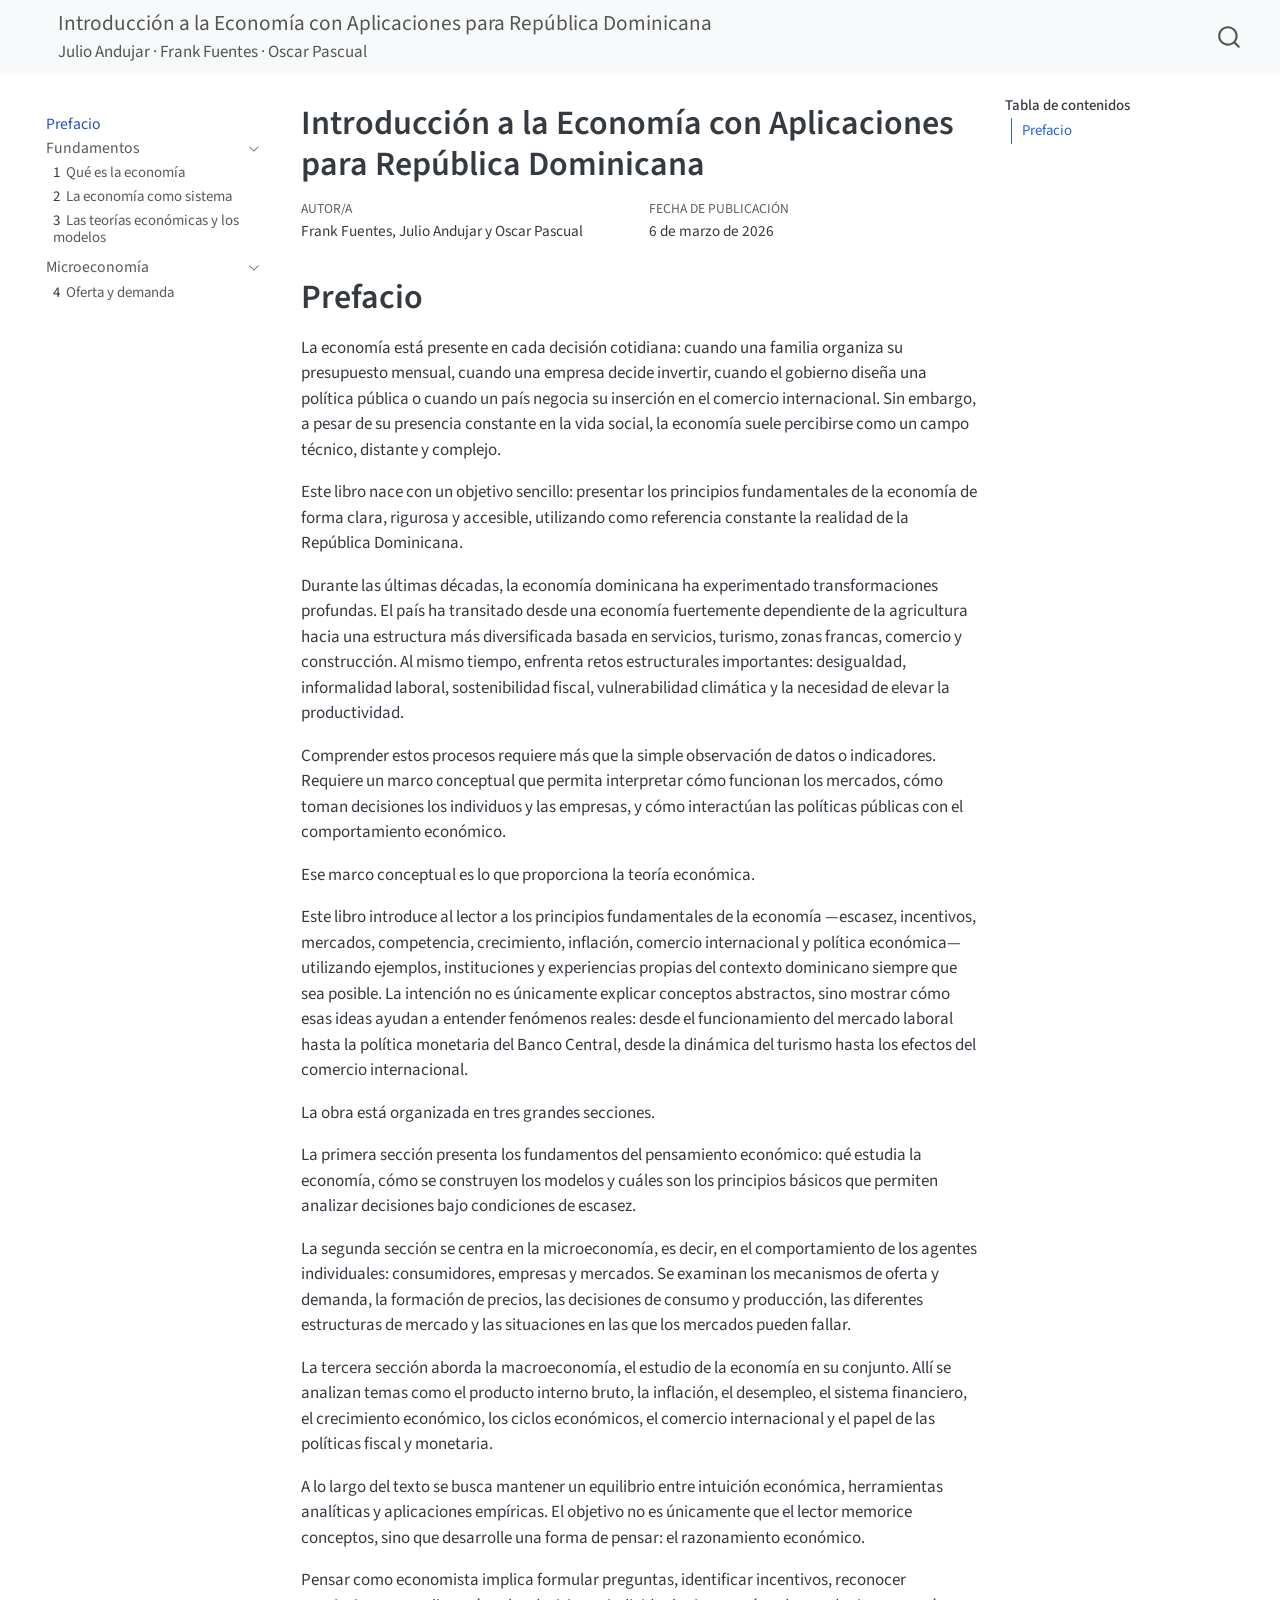
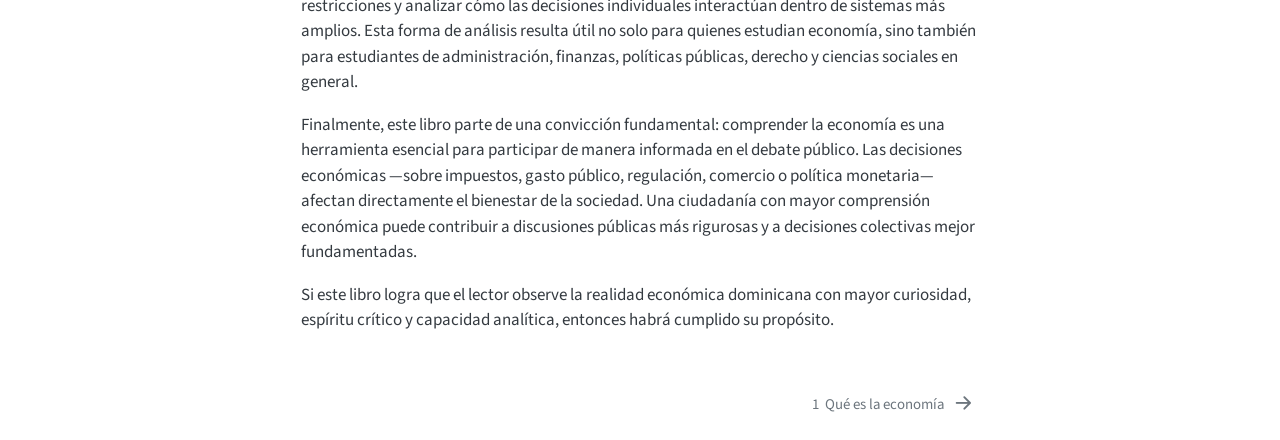
==== commit f2eff7d7: "Add author test" ====
--- a/docs/index.html
+++ b/docs/index.html
@@ -8,7 +8,7 @@
 
 <meta name="author" content="Frank Fuentes, Julio Andujar y Oscar Pascual">
 
-<title>Introducción a la Economía</title>
+<title>Introducción a la Economía con Aplicaciones para República Dominicana</title>
 <style>
 code{white-space: pre-wrap;}
 span.smallcaps{font-variant: small-caps;}
@@ -84,7 +84,7 @@
     <img src="https://empirica.do/wp-content/media/2017/03/logo.png" alt="" class="navbar-logo">
     </a>
     <a class="navbar-brand" href="./index.html">
-    <span class="navbar-title">Introducción a la Economía</span>
+    <span class="navbar-title">Introducción a la Economía con Aplicaciones para República Dominicana</span>
     </a>
   </div>
         <div class="quarto-navbar-tools tools-end">
@@ -180,7 +180,7 @@
 
 <header id="title-block-header" class="quarto-title-block default">
 <div class="quarto-title">
-<h1 class="title">Introducción a la Economía</h1>
+<h1 class="title">Introducción a la Economía con Aplicaciones para República Dominicana</h1>
 </div>
 
 
@@ -230,6 +230,7 @@
 </section>
 
 </main> <!-- /main -->
+<script src="scripts.js"></script>
 <script id="quarto-html-after-body" type="application/javascript">
 window.document.addEventListener("DOMContentLoaded", function (event) {
   const toggleBodyColorMode = (bsSheetEl) => {
--- a/docs/styles.css
+++ b/docs/styles.css
@@ -18,6 +18,9 @@
     max-height: 50px !important;
 }
 
+.brand-text-wrapper {
+  margin-left: 20px;
+}
 
 #quarto-sidebar,
 #quarto-margin-sidebar {
